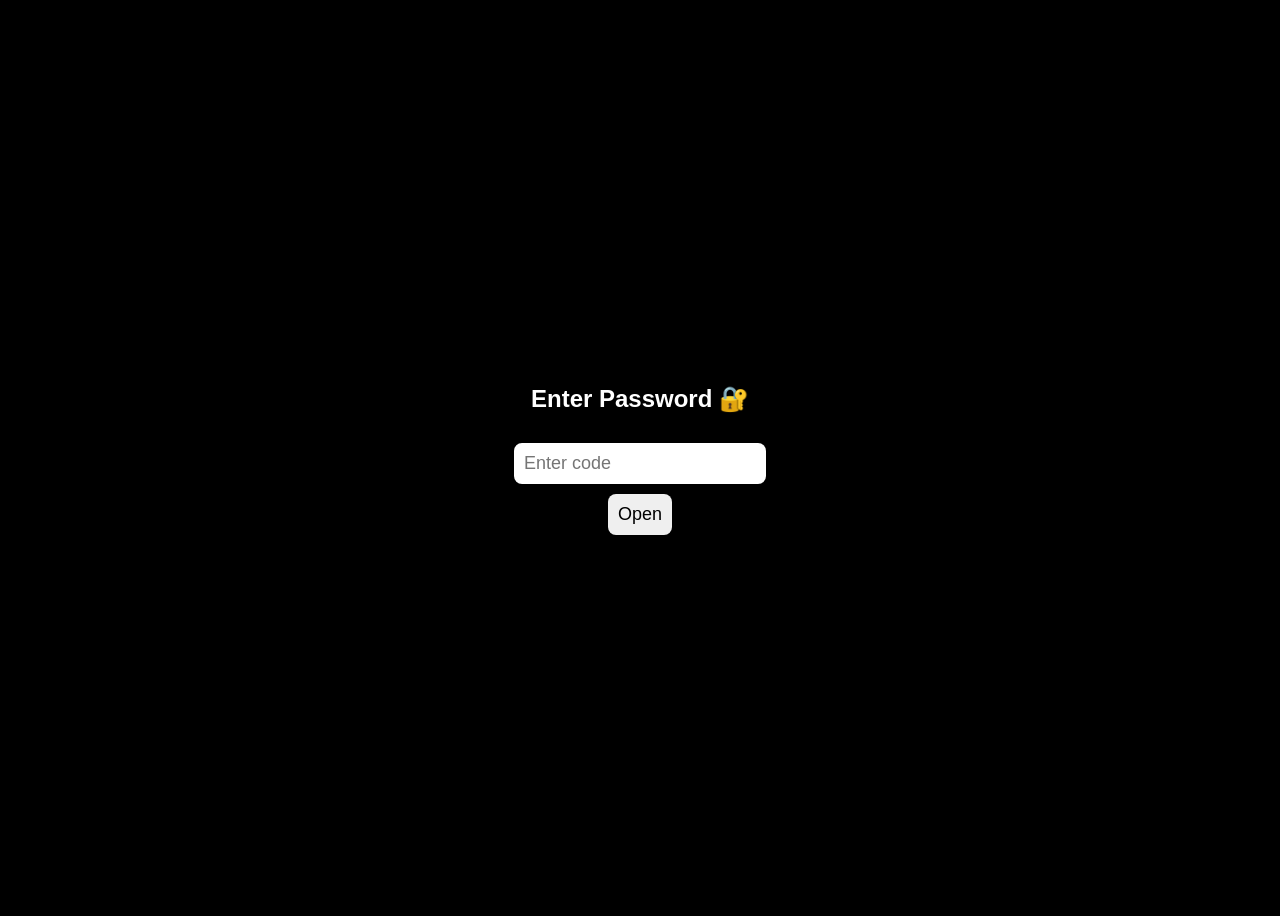
==== index.html @ 963e25c1 "Add files via upload" ====
<!DOCTYPE html>
<html>
<head>
  <title>Locked Page 🔐</title>

  <style>
    body {
      background: black;
      color: white;
      font-family: Arial;
      display: flex;
      justify-content: center;
      align-items: center;
      height: 100vh;
      text-align: center;
    }

    input, button {
      padding: 10px;
      font-size: 18px;
      margin-top: 10px;
      border-radius: 8px;
      border: none;
    }

    button {
      cursor: pointer;
    }

    #msg {
      color: red;
      margin-top: 10px;
    }
  </style>
</head>

<body>

<div>
  <h2>Enter Password 🔐</h2>
  <input type="password" id="pass" placeholder="Enter code">
  <br>
  <button onclick="check()">Open</button>
  <p id="msg"></p>
</div>

<script>
function check() {
  let p = document.getElementById("pass").value;

  if (p === "777") {
    window.location.href = "birthday.html";
  } else {
    document.getElementById("msg").innerHTML = "Wrong Password ❌ Try again";
  }
}
</script>

</body>
</html>
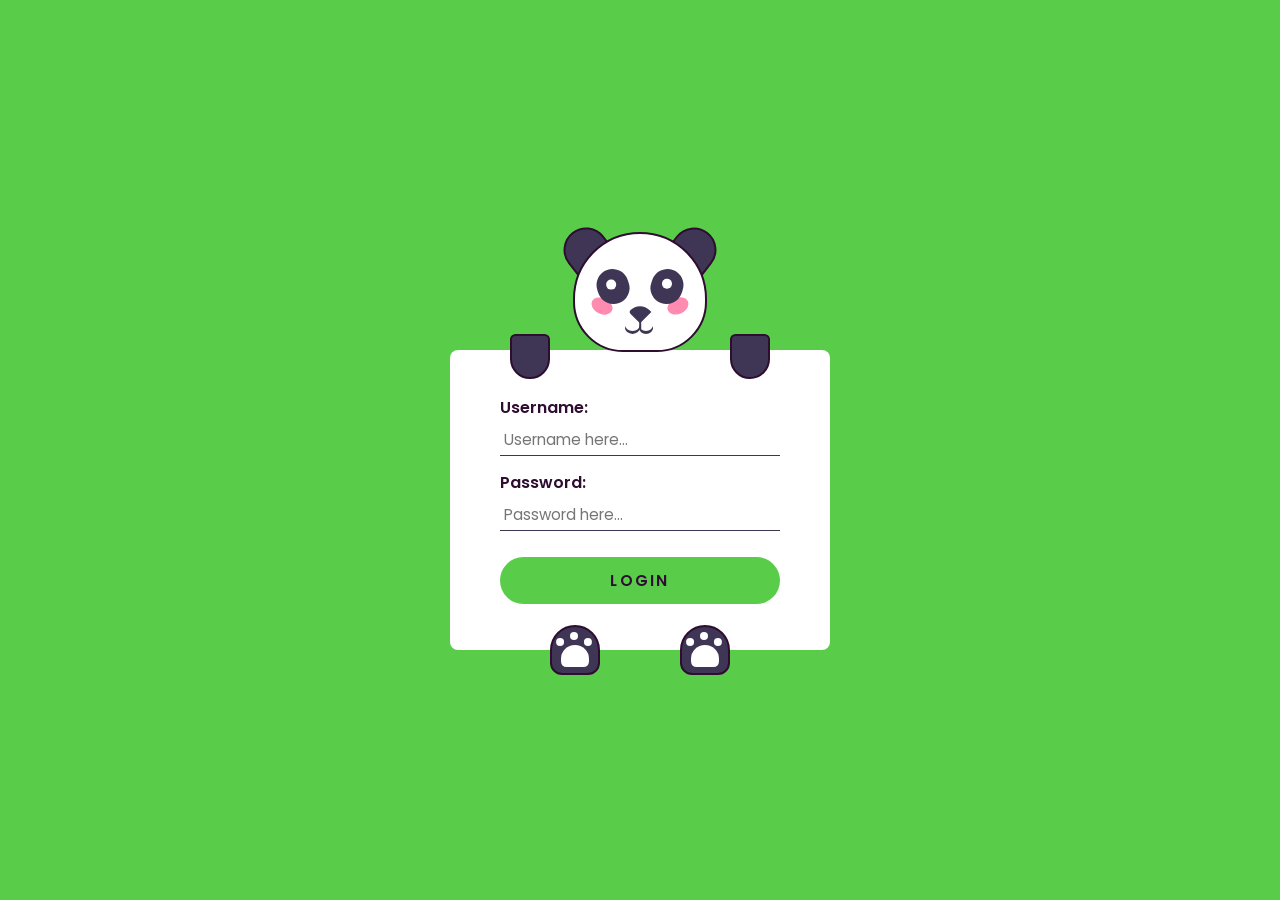
==== commit 1b4a719b: "Add files via upload" ====
--- a/index.html
+++ b/index.html
@@ -1,60 +1,65 @@
 <!DOCTYPE html>
-<html>
-<head>
-  <title>Locked Page 🔐</title>
+<html lang="en">
+  <head>
+    <meta name="viewport" content="width=device-width, initial-scale=1.0" />
+    <title>Panda Login Form</title>
 
-  <style>
-    body {
-      background: black;
-      color: white;
-      font-family: Arial;
-      display: flex;
-      justify-content: center;
-      align-items: center;
-      height: 100vh;
-      text-align: center;
-    }
+    <!-- Google Font -->
+    <link
+      href="https://fonts.googleapis.com/css2?family=Poppins:wght@400;600&display=swap"
+      rel="stylesheet"
+    />
 
-    input, button {
-      padding: 10px;
-      font-size: 18px;
-      margin-top: 10px;
-      border-radius: 8px;
-      border: none;
-    }
+    <!-- Stylesheet -->
+    <link rel="stylesheet" href="style.css" />
+  </head>
+  <body>
+    <div class="container">
+      <form id="loginForm">
+        <label for="username">Username:</label>
+        <input
+          type="text"
+          id="username"
+          placeholder="Username here..."
+          autocomplete="off"
+          required
+        />
 
-    button {
-      cursor: pointer;
-    }
+        <label for="password">Password:</label>
+        <input
+          type="password"
+          id="password"
+          placeholder="Password here..."
+          required
+        />
 
-    #msg {
-      color: red;
-      margin-top: 10px;
-    }
-  </style>
-</head>
+        <button type="submit">Login</button>
+      </form>
 
-<body>
+      <div class="ear-l"></div>
+      <div class="ear-r"></div>
 
-<div>
-  <h2>Enter Password 🔐</h2>
-  <input type="password" id="pass" placeholder="Enter code">
-  <br>
-  <button onclick="check()">Open</button>
-  <p id="msg"></p>
-</div>
+      <div class="panda-face">
+        <div class="blush-l"></div>
+        <div class="blush-r"></div>
 
-<script>
-function check() {
-  let p = document.getElementById("pass").value;
+        <div class="eye-l">
+          <div class="eyeball-l"></div>
+        </div>
+        <div class="eye-r">
+          <div class="eyeball-r"></div>
+        </div>
 
-  if (p === "777") {
-    window.location.href = "birthday.html";
-  } else {
-    document.getElementById("msg").innerHTML = "Wrong Password ❌ Try again";
-  }
-}
-</script>
+        <div class="nose"></div>
+        <div class="mouth"></div>
+      </div>
 
-</body>
+      <div class="hand-l"></div>
+      <div class="hand-r"></div>
+      <div class="paw-l"></div>
+      <div class="paw-r"></div>
+    </div>
+
+    <script src="script.js"></script>
+  </body>
 </html>
--- a/style.css
+++ b/style.css
@@ -0,0 +1,299 @@
+* {
+  padding: 0;
+  margin: 0;
+  box-sizing: border-box;
+  font-family: "Poppins", sans-serif;
+}
+
+body {
+  background-color: #59cd49;
+}
+
+.container {
+  height: 31.25em;
+  width: 31.25em;
+  position: absolute;
+  transform: translate(-50%, -50%);
+  top: 50%;
+  left: 50%;
+}
+
+/* FORM */
+form {
+  width: 23.75em;
+  height: 18.75em;
+  background-color: #ffffff;
+  position: absolute;
+  transform: translate(-50%, -50%);
+  top: calc(50% + 3.1em);
+  left: 50%;
+  padding: 0 3.1em;
+  display: flex;
+  flex-direction: column;
+  justify-content: center;
+  border-radius: 0.5em;
+}
+
+form label {
+  display: block;
+  margin-bottom: 0.2em;
+  font-weight: 600;
+  color: #2e0d30;
+}
+
+form input {
+  font-size: 0.95em;
+  font-weight: 400;
+  color: #3f3554;
+  padding: 0.3em;
+  border: none;
+  border-bottom: 0.12em solid #3f3554;
+  outline: none;
+}
+
+form input:focus {
+  border-color: #59cd49;
+}
+
+form input:not(:last-child) {
+  margin-bottom: 0.9em;
+}
+
+form button {
+  font-size: 0.95em;
+  padding: 0.8em 0;
+  border-radius: 2em;
+  border: none;
+  cursor: pointer;
+  outline: none;
+  background-color: #59cd49;
+  color: #2e0d30;
+  text-transform: uppercase;
+  font-weight: 600;
+  letter-spacing: 0.15em;
+  margin-top: 0.8em;
+  transition: 0.5s;
+}
+
+/* ✅ Hover Effect Added */
+form button:hover {
+  background-color: #45a836;
+}
+
+/* PANDA FACE */
+.panda-face {
+  height: 7.5em;
+  width: 8.4em;
+  background-color: #ffffff;
+  border: 0.18em solid #2e0d30;
+  border-radius: 7.5em 7.5em 5.62em 5.62em;
+  position: absolute;
+  top: 2em;
+  margin: auto;
+  left: 0;
+  right: 0;
+}
+
+/* EARS */
+.ear-l,
+.ear-r {
+  background-color: #3f3554;
+  height: 2.5em;
+  width: 2.81em;
+  border: 0.18em solid #2e0d30;
+  border-radius: 2.5em 2.5em 0 0;
+  top: 1.75em;
+  position: absolute;
+}
+
+.ear-l {
+  transform: rotate(-38deg);
+  left: 10.75em;
+}
+
+.ear-r {
+  transform: rotate(38deg);
+  right: 10.75em;
+}
+
+/* BLUSH */
+.blush-l,
+.blush-r {
+  background-color: #ff8bb1;
+  height: 1em;
+  width: 1.37em;
+  border-radius: 50%;
+  position: absolute;
+  top: 4em;
+}
+
+.blush-l {
+  transform: rotate(25deg);
+  left: 1em;
+}
+
+.blush-r {
+  transform: rotate(-25deg);
+  right: 1em;
+}
+
+/* EYES */
+.eye-l,
+.eye-r {
+  background-color: #3f3554;
+  height: 2.18em;
+  width: 2em;
+  border-radius: 2em;
+  position: absolute;
+  top: 2.18em;
+}
+
+.eye-l {
+  left: 1.37em;
+  transform: rotate(-20deg);
+}
+
+.eye-r {
+  right: 1.37em;
+  transform: rotate(20deg);
+}
+
+.eyeball-l,
+.eyeball-r {
+  height: 0.6em;
+  width: 0.6em;
+  background-color: #ffffff;
+  border-radius: 50%;
+  position: absolute;
+  left: 0.6em;
+  top: 0.6em;
+  transition: 1s all;
+}
+
+.eyeball-l {
+  transform: rotate(20deg);
+}
+
+.eyeball-r {
+  transform: rotate(-20deg);
+}
+
+/* NOSE */
+.nose {
+  height: 1em;
+  width: 1em;
+  background-color: #3f3554;
+  position: absolute;
+  top: 4.37em;
+  margin: auto;
+  left: 0;
+  right: 0;
+  border-radius: 1.2em 0 0 0.25em;
+  transform: rotate(45deg);
+}
+
+.nose:before {
+  content: "";
+  position: absolute;
+  background-color: #3f3554;
+  height: 0.6em;
+  width: 0.1em;
+  transform: rotate(-45deg);
+  top: 0.75em;
+  left: 1em;
+}
+
+/* MOUTH */
+.mouth,
+.mouth:before {
+  height: 0.75em;
+  width: 0.93em;
+  background-color: transparent;
+  position: absolute;
+  border-radius: 50%;
+  box-shadow: 0 0.18em #3f3554;
+}
+
+.mouth {
+  top: 5.31em;
+  left: 3.12em;
+}
+
+.mouth:before {
+  content: "";
+  position: absolute;
+  left: 0.87em;
+}
+
+/* HANDS */
+.hand-l,
+.hand-r {
+  background-color: #3f3554;
+  height: 2.81em;
+  width: 2.5em;
+  border: 0.18em solid #2e0d30;
+  border-radius: 0.6em 0.6em 2.18em 2.18em;
+  transition: 1s all;
+  position: absolute;
+  top: 8.4em;
+}
+
+.hand-l {
+  left: 7.5em;
+}
+
+.hand-r {
+  right: 7.5em;
+}
+
+/* PAWS */
+.paw-l,
+.paw-r {
+  background-color: #3f3554;
+  height: 3.12em;
+  width: 3.12em;
+  border: 0.18em solid #2e0d30;
+  border-radius: 2.5em 2.5em 1.2em 1.2em;
+  position: absolute;
+  top: 26.56em;
+}
+
+.paw-l {
+  left: 10em;
+}
+
+.paw-r {
+  right: 10em;
+}
+
+.paw-l:before,
+.paw-r:before {
+  position: absolute;
+  content: "";
+  background-color: #ffffff;
+  height: 1.37em;
+  width: 1.75em;
+  top: 1.12em;
+  left: 0.55em;
+  border-radius: 1.56em 1.56em 0.6em 0.6em;
+}
+
+.paw-l:after,
+.paw-r:after {
+  position: absolute;
+  content: "";
+  background-color: #ffffff;
+  height: 0.5em;
+  width: 0.5em;
+  border-radius: 50%;
+  top: 0.31em;
+  left: 1.12em;
+  box-shadow: 0.87em 0.37em #ffffff, -0.87em 0.37em #ffffff;
+}
+
+/* RESPONSIVE */
+@media screen and (max-width: 500px) {
+  .container {
+    font-size: 14px;
+  }
+}
